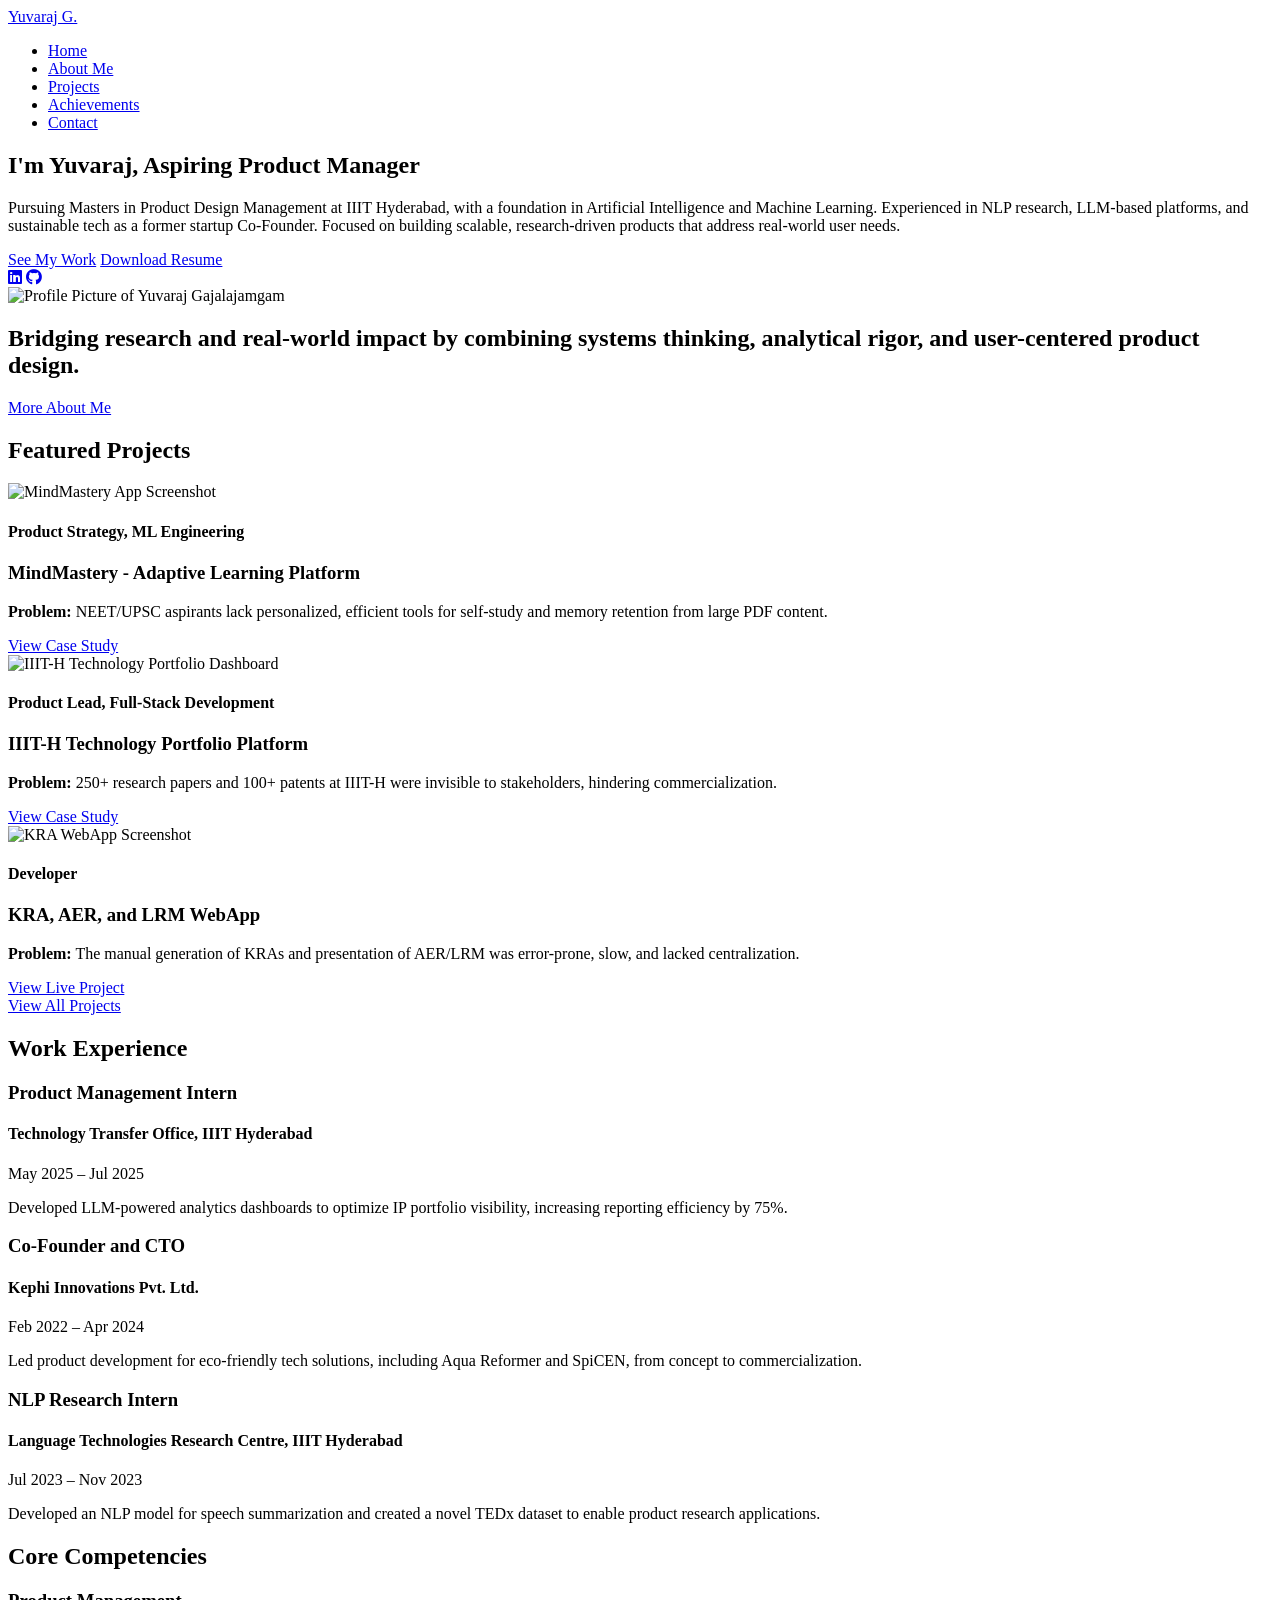
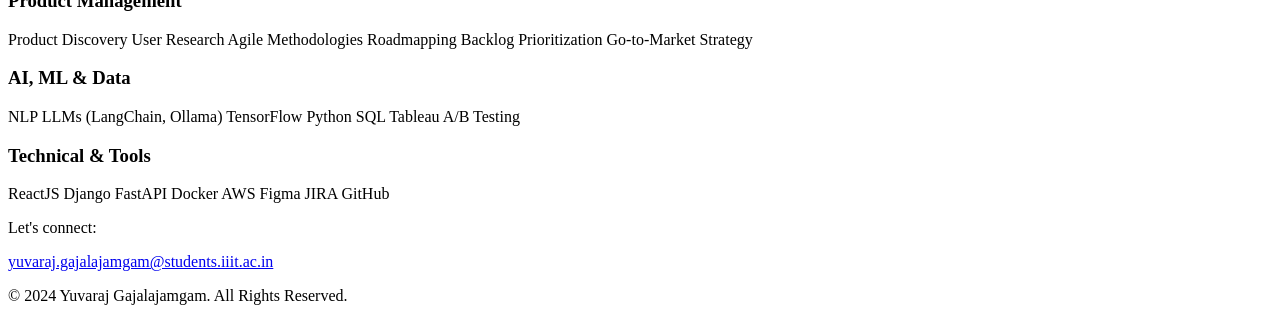
==== index.html @ 7eca1c1c "portfolio" ====
<!DOCTYPE html>
<html lang="en">
<head>
    <meta charset="UTF-8">
    <meta name="viewport" content="width=device-width, initial-scale=1.0">
    <title>Yuvaraj Gajalajamgam - Technical Product Manager</title>
    
    <link rel="preconnect" href="https://fonts.googleapis.com">
    <link rel="preconnect" href="https://fonts.gstatic.com" crossorigin>
    <link href="https://fonts.googleapis.com/css2?family=Inter:wght@400;500;600;700&display=swap" rel="stylesheet">
    
    <link rel="stylesheet" href="https://cdnjs.cloudflare.com/ajax/libs/font-awesome/5.15.4/css/all.min.css">
    
    <link rel="stylesheet" href="styles.css">
    
    <script async src="https://www.googletagmanager.com/gtag/js?id=G-4CW0TWC4KN"></script>
    <script>
      window.dataLayer = window.dataLayer || [];
      function gtag(){dataLayer.push(arguments);}
      gtag('js', new Date());
      gtag('config', 'G-4CW0TWC4KN');
    </script>
</head>
<body>

    <header>
        <div class="container">
            <a href="index.html" class="logo">Yuvaraj G.</a>
            <nav>
                <ul>
                    <li><a href="index.html" class="active">Home</a></li>
                    <li><a href="aboutme.html">About Me</a></li>
                    <li><a href="project.html">Projects</a></li>
                    <li><a href="achievements.html">Achievements</a></li>
                    <li><a href="contact.html">Contact</a></li>
                </ul>
            </nav>
        </div>
    </header>

    <main>

        <section id="home">
            <div class="container">
                <div class="hero-text">
                    <h1>I'm Yuvaraj, Aspiring Product Manager</h1>
                    <p class="sub-headline">
                        Pursuing Masters in Product Design Management at IIIT Hyderabad, with a foundation in Artificial Intelligence and Machine Learning. Experienced in NLP research, LLM-based platforms, and sustainable tech as a former startup Co-Founder. Focused on building scalable, research-driven products that address real-world user needs.
                    </p>
                    <div class="hero-cta-group">
                        <a href="project.html" class="btn btn-primary">See My Work</a>
                        <a href="/images/Gajalajamgam_Yuvaraj.pdf" download class="btn btn-secondary">Download Resume</a>
                    </div>
                    <div class="social-media">
                        <a href="https://www.linkedin.com/in/yuvaraj-gajalajamgam" target="_blank" aria-label="LinkedIn"><i class="fab fa-linkedin"></i></a>
                        <a href="https://github.com/yuvi-crypto" target="_blank" aria-label="GitHub"><i class="fab fa-github"></i></a>
                    </div>
                </div>
                <div class="hero-image">
                    <img src="images/profile2.jpg" alt="Profile Picture of Yuvaraj Gajalajamgam">
                </div>
            </div>
        </section>

        <section id="about-summary">
            <div class="container">
                <div class="hero-card">
                <h2>Bridging research and real-world impact by combining systems thinking, analytical rigor, and user-centered product design.
                </h2>
                <a href="aboutme.html" class="btn btn-secondary">More About Me</a>
                </div>
            </div>

        </section>

        <section id="projects">
            <div class="container">
                <h2>Featured Projects</h2>
                <div class="project-grid">

                    <div class="project-card">
                        <div class="project-image">
                            <img src="images/home.png" alt="MindMastery App Screenshot">
                        </div>
                        <div class="project-content">
                            <h4>Product Strategy, ML Engineering</h4>
                            <h3>MindMastery - Adaptive Learning Platform</h3>
                            <p>
                                <strong>Problem:</strong> NEET/UPSC aspirants lack personalized, efficient tools for self-study and memory retention from large PDF content.
                            </p>
                            <a href="project.html" class="btn btn-secondary">View Case Study</a>
                        </div>
                    </div>

                    <div class="project-card">
                        <div class="project-image">
                            <img src="images/IIIT.png" alt="IIIT-H Technology Portfolio Dashboard">
                        </div>
                        <div class="project-content">
                            <h4>Product Lead, Full-Stack Development</h4>
                            <h3>IIIT-H Technology Portfolio Platform</h3>
                            <p>
                                <strong>Problem:</strong> 250+ research papers and 100+ patents at IIIT-H were invisible to stakeholders, hindering commercialization.
                            </p>
                            <a href="project.html" class="btn btn-secondary">View Case Study</a>
                        </div>
                    </div>
                    
                    <div class="project-card">
                        <div class="project-image">
                            <img src="images/kra.png" alt="KRA WebApp Screenshot">
                        </div>
                        <div class="project-content">
                            <h4>Developer</h4>
                            <h3>KRA, AER, and LRM WebApp</h3>
                            <p>
                                <strong>Problem:</strong> The manual generation of KRAs and presentation of AER/LRM was error-prone, slow, and lacked centralization.
                            </p>
                            <a href="https://kraautomation.hitam.org/" target="_blank" class="btn btn-secondary">View Live Project</a>
                        </div>
                    </div>
                    
                </div>
                <div class="view-all-container">
                    <a href="project.html" class="btn btn-secondary">View All Projects</a>
                </div>
            </div>
        </section>

        <section id="experience">
            <div class="container">
                <h2>Work Experience</h2>
                <div class="experience-timeline">
                
                    <div class="experience-item">
                        <header>
                            <div>
                                <h3>Product Management Intern</h3>
                                <h4>Technology Transfer Office, IIIT Hyderabad</h4>
                            </div>
                            <span class="date">May 2025 – Jul 2025</span>
                        </header>
                        <p>Developed LLM-powered analytics dashboards to optimize IP portfolio visibility, increasing reporting efficiency by 75%.</p>
                    </div>
                    
                    <div class="experience-item">
                        <header>
                            <div>
                                <h3>Co-Founder and CTO</h3>
                                <h4>Kephi Innovations Pvt. Ltd.</h4>
                            </div>
                            <span class="date">Feb 2022 – Apr 2024</span>
                        </header>
                        <p>Led product development for eco-friendly tech solutions, including Aqua Reformer and SpiCEN, from concept to commercialization.</p>
                    </div>

                    <div class="experience-item">
                        <header>
                            <div>
                                <h3>NLP Research Intern</h3>
                                <h4>Language Technologies Research Centre, IIIT Hyderabad</h4>
                            </div>
                            <span class="date">Jul 2023 – Nov 2023</span>
                        </header>
                        <p>Developed an NLP model for speech summarization and created a novel TEDx dataset to enable product research applications.</p>
                    </div>

                </div>
            </div>
        </section>

        <section id="skills">
            <div class="container">
                <h2>Core Competencies</h2>
                <div classs="skills-container">
                
                    <div class="skill-category">
                        <h3>Product Management</h3>
                        <div class="skill-list">
                            <span class="skill-tag">Product Discovery</span>
                            <span class="skill-tag">User Research</span>
                            <span class="skill-tag">Agile Methodologies</span>
                            <span class="skill-tag">Roadmapping</span>
                            <span class="skill-tag">Backlog Prioritization</span>
                            <span class="skill-tag">Go-to-Market Strategy</span>
                        </div>
                    </div>

                    <div class="skill-category">
                        <h3>AI, ML & Data</h3>
                        <div class="skill-list">
                            <span class="skill-tag">NLP</span>
                            <span class="skill-tag">LLMs (LangChain, Ollama)</span>
                            <span class="skill-tag">TensorFlow</span>
                            <span class="skill-tag">Python</span>
                            <span class="skill-tag">SQL</span>
                            <span class="skill-tag">Tableau</span>
                            <span class="skill-tag">A/B Testing</span>
                        </div>
                    </div>

                    <div class="skill-category">
                        <h3>Technical & Tools</h3>
                        <div class="skill-list">
                            <span class="skill-tag">ReactJS</span>
                            <span class="skill-tag">Django</span>
                            <span class="skill-tag">FastAPI</span>
                            <span class="skill-tag">Docker</span>
                            <span class="skill-tag">AWS</span>
                            <span class="skill-tag">Figma</span>
                            <span class="skill-tag">JIRA</span>
                            <span class="skill-tag">GitHub</span>
                        </div>
                    </div>
                </div>
            </div>
        </section>

    </main>

    <footer>
        <div class="container">
            <div class="footer-contact">
                <p>Let's connect:</p>
                <a href="mailto:yuvaraj.gajalajamgam@students.iiit.ac.c">yuvaraj.gajalajamgam@students.iiit.ac.in</a>
            </div>
            <div class="copyright">
                <p>&copy; 2024 Yuvaraj Gajalajamgam. All Rights Reserved.</p>
            </div>
        </div>
    </footer>

</body>
</html>
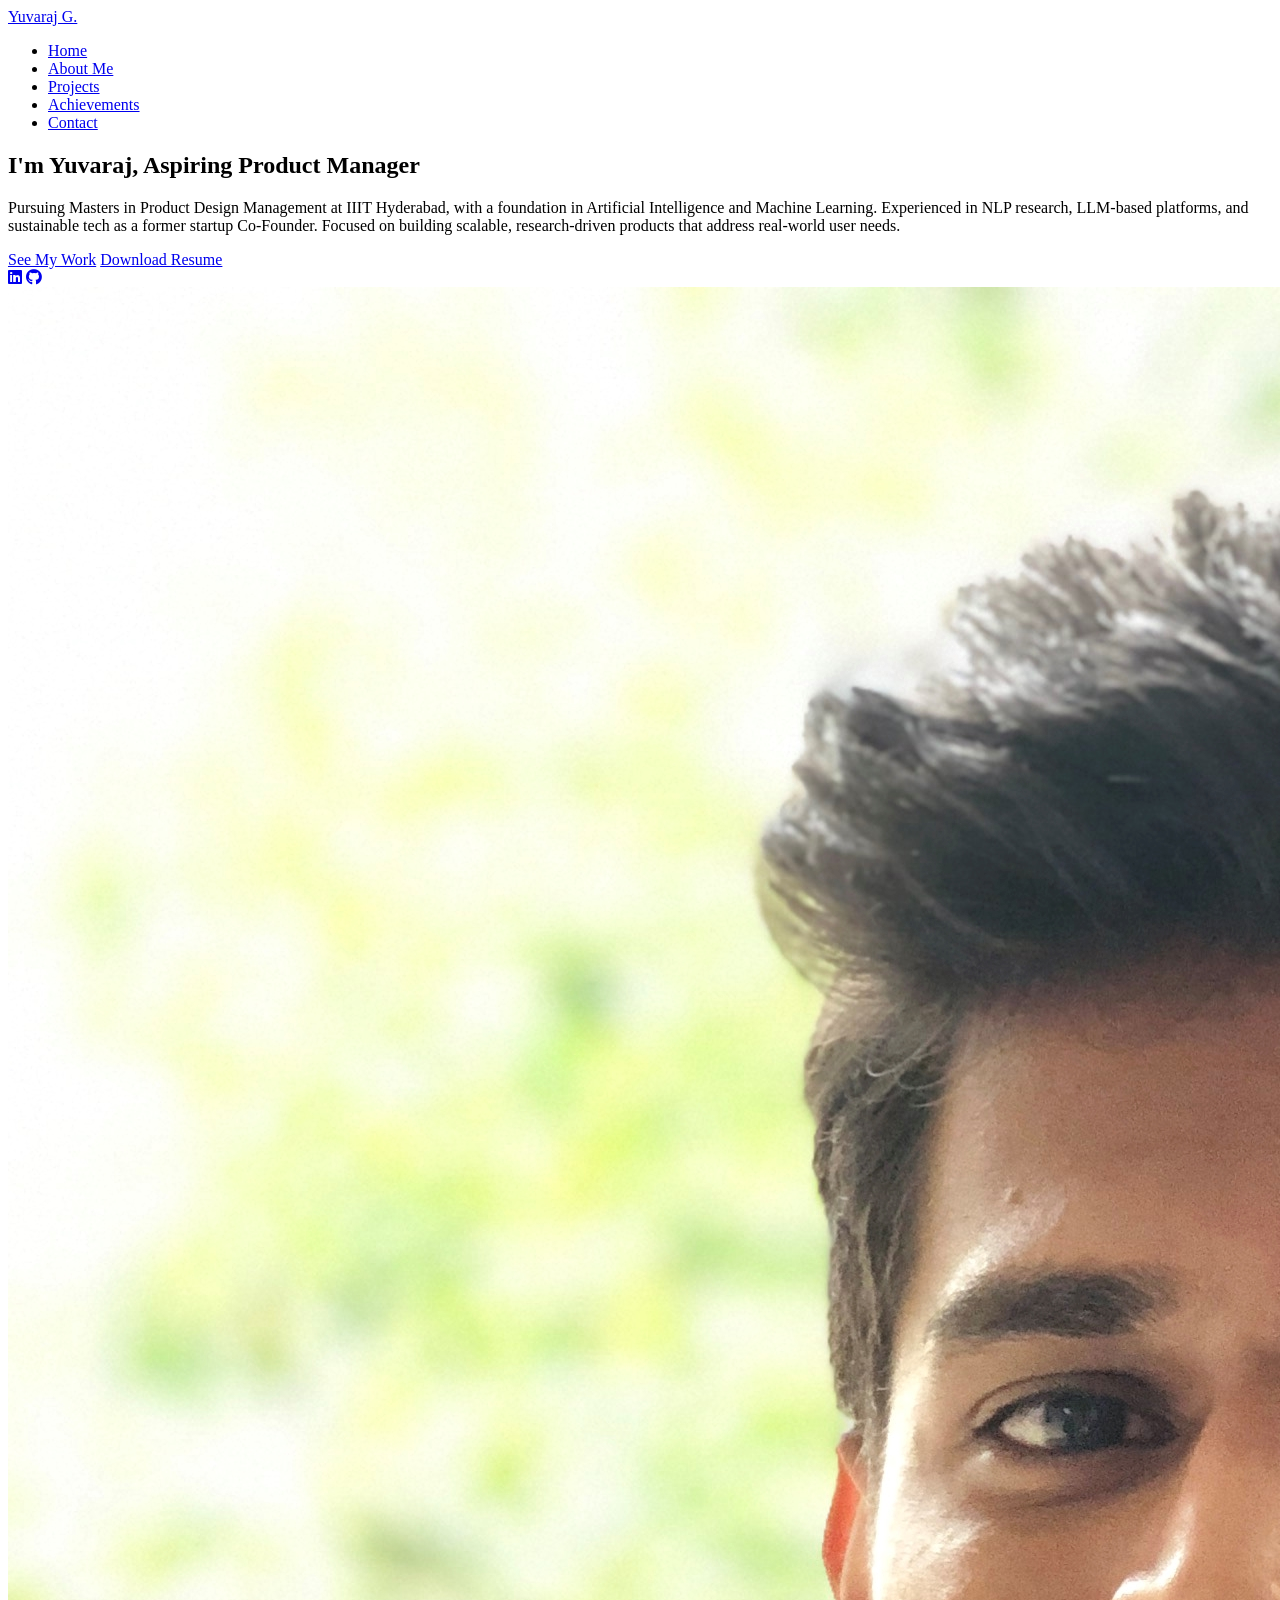
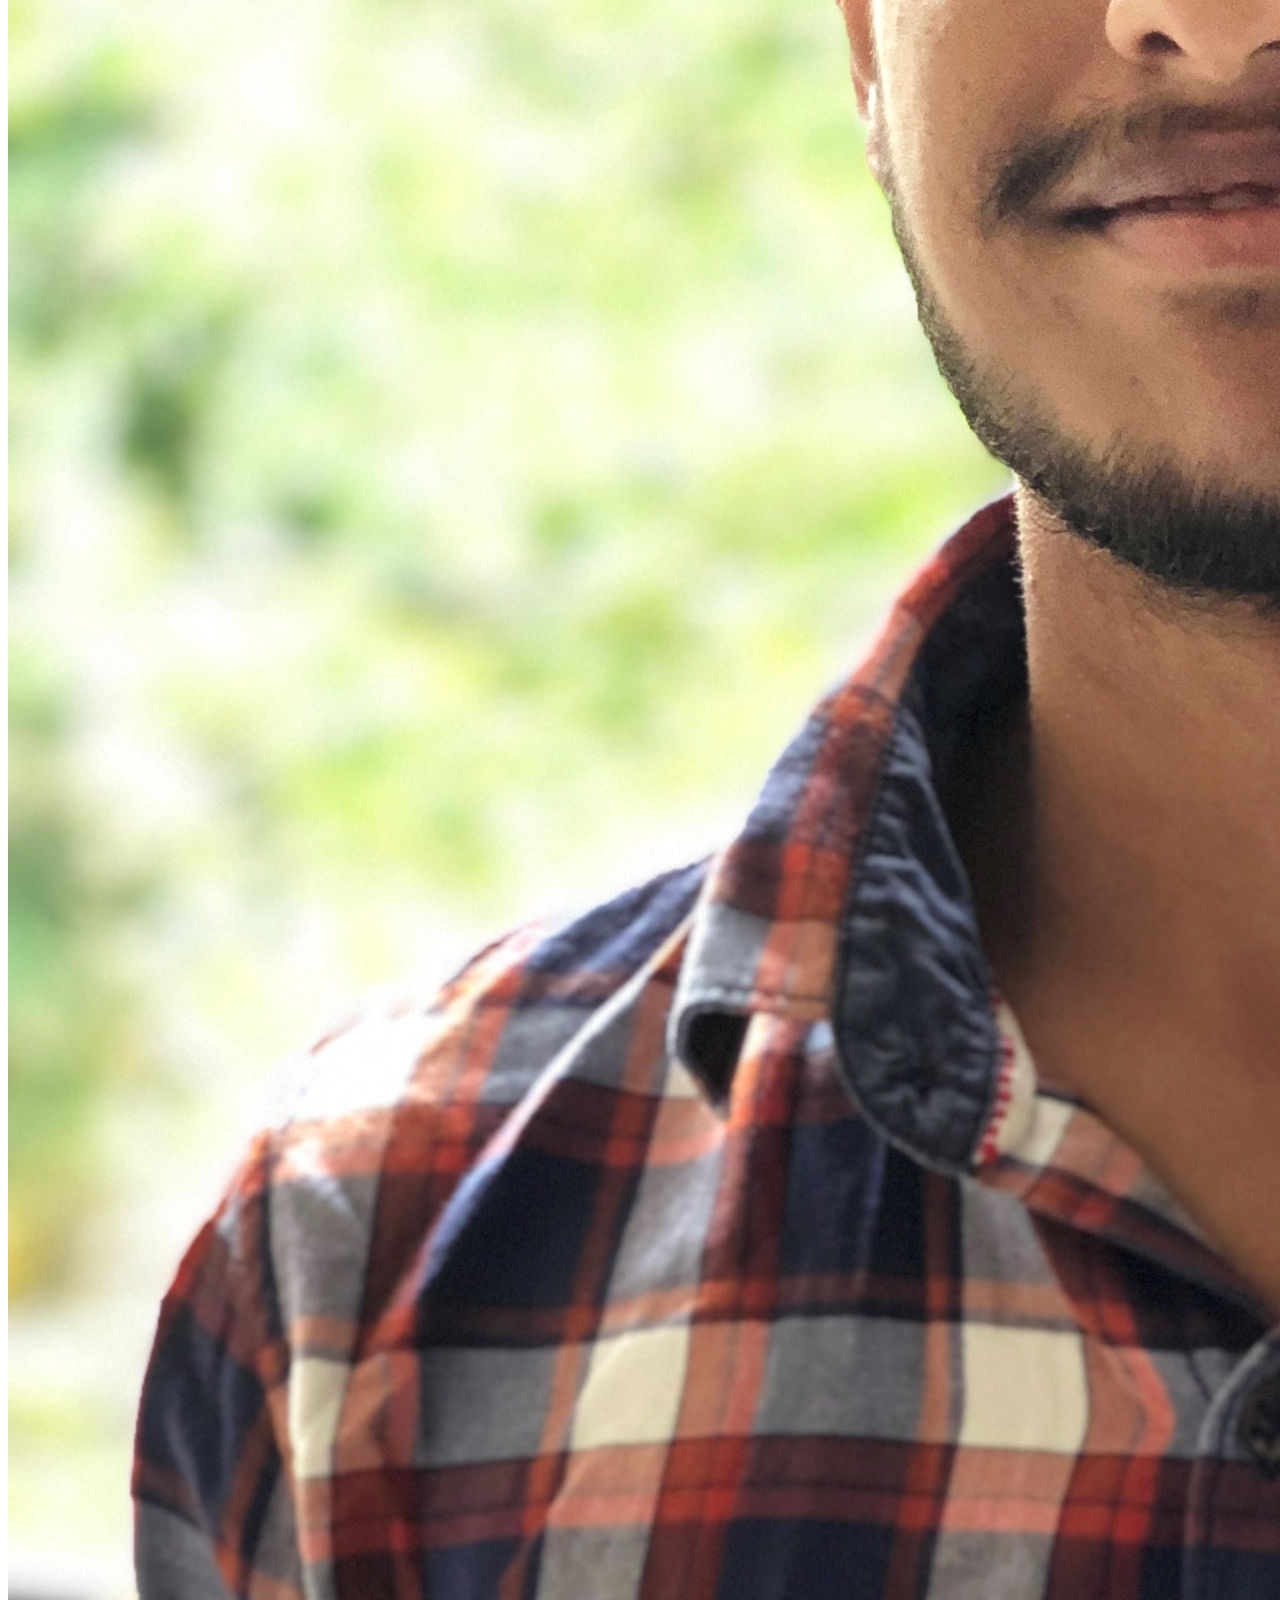
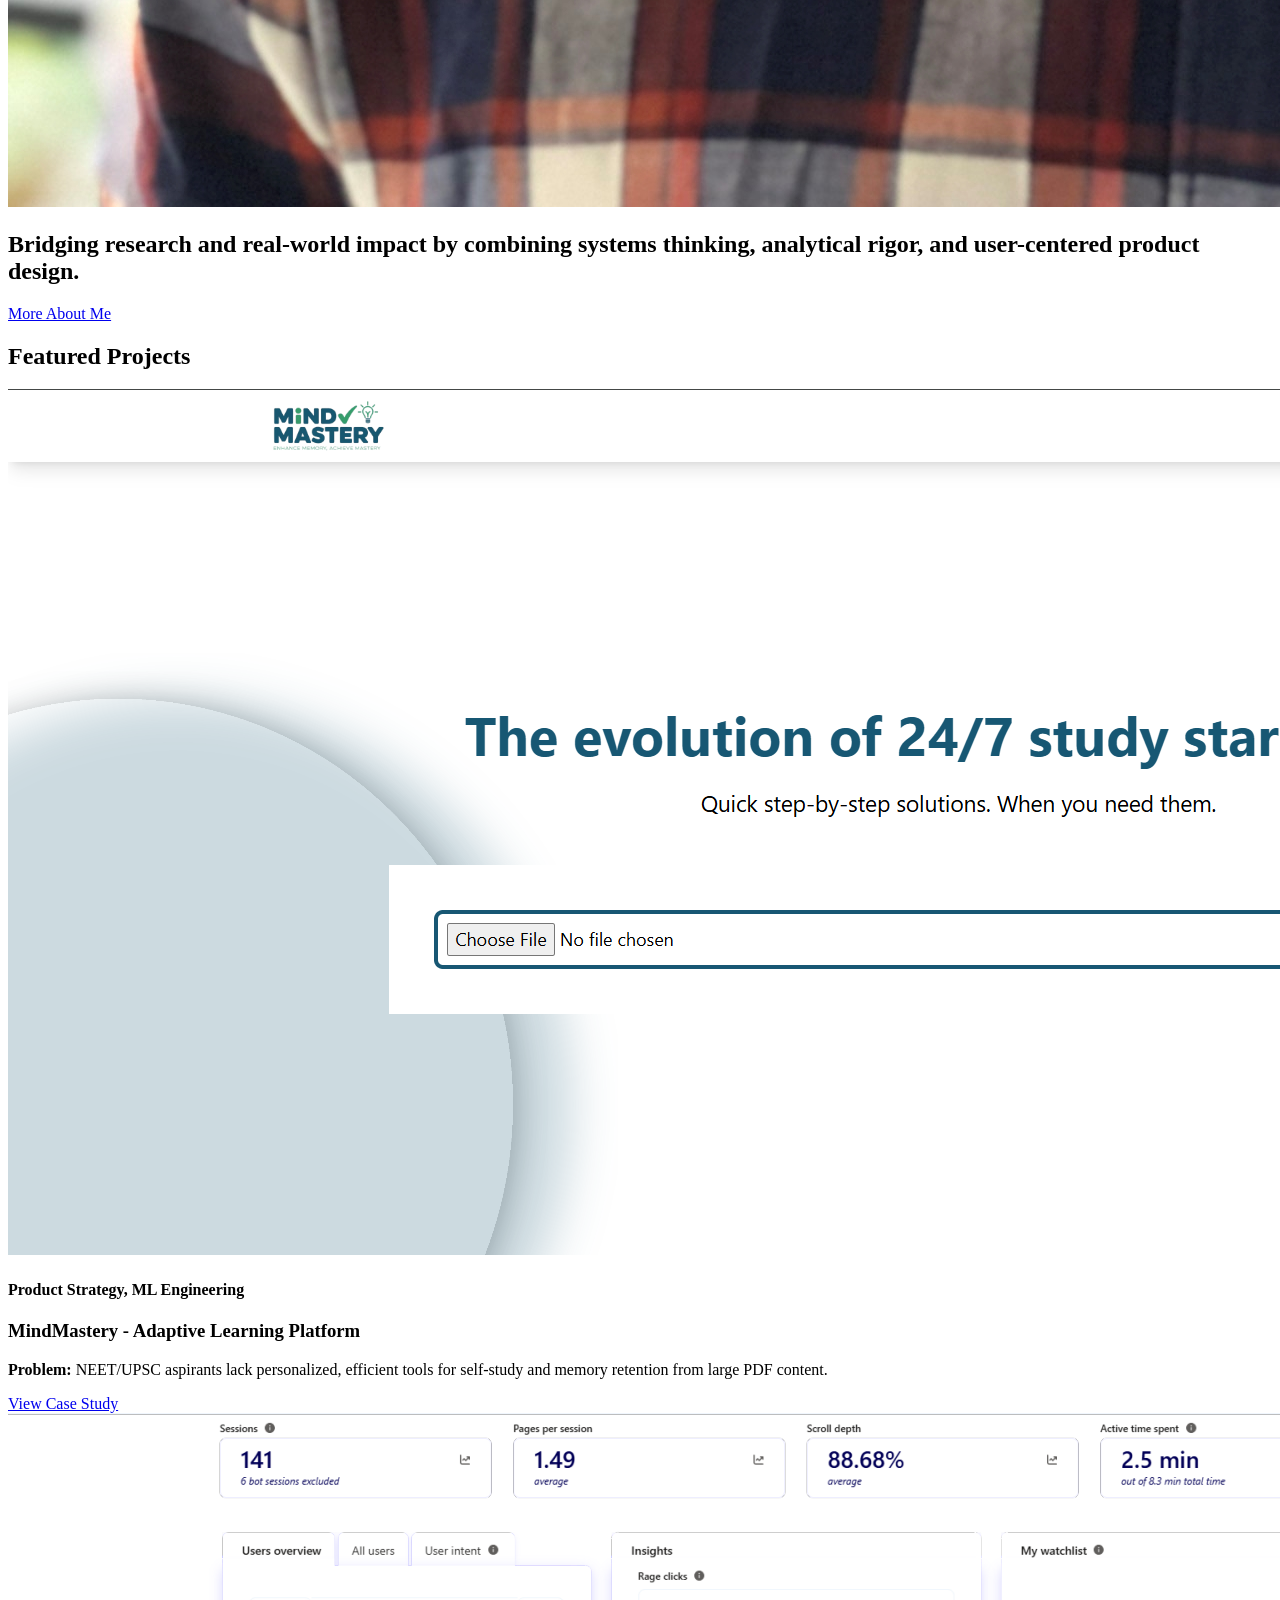
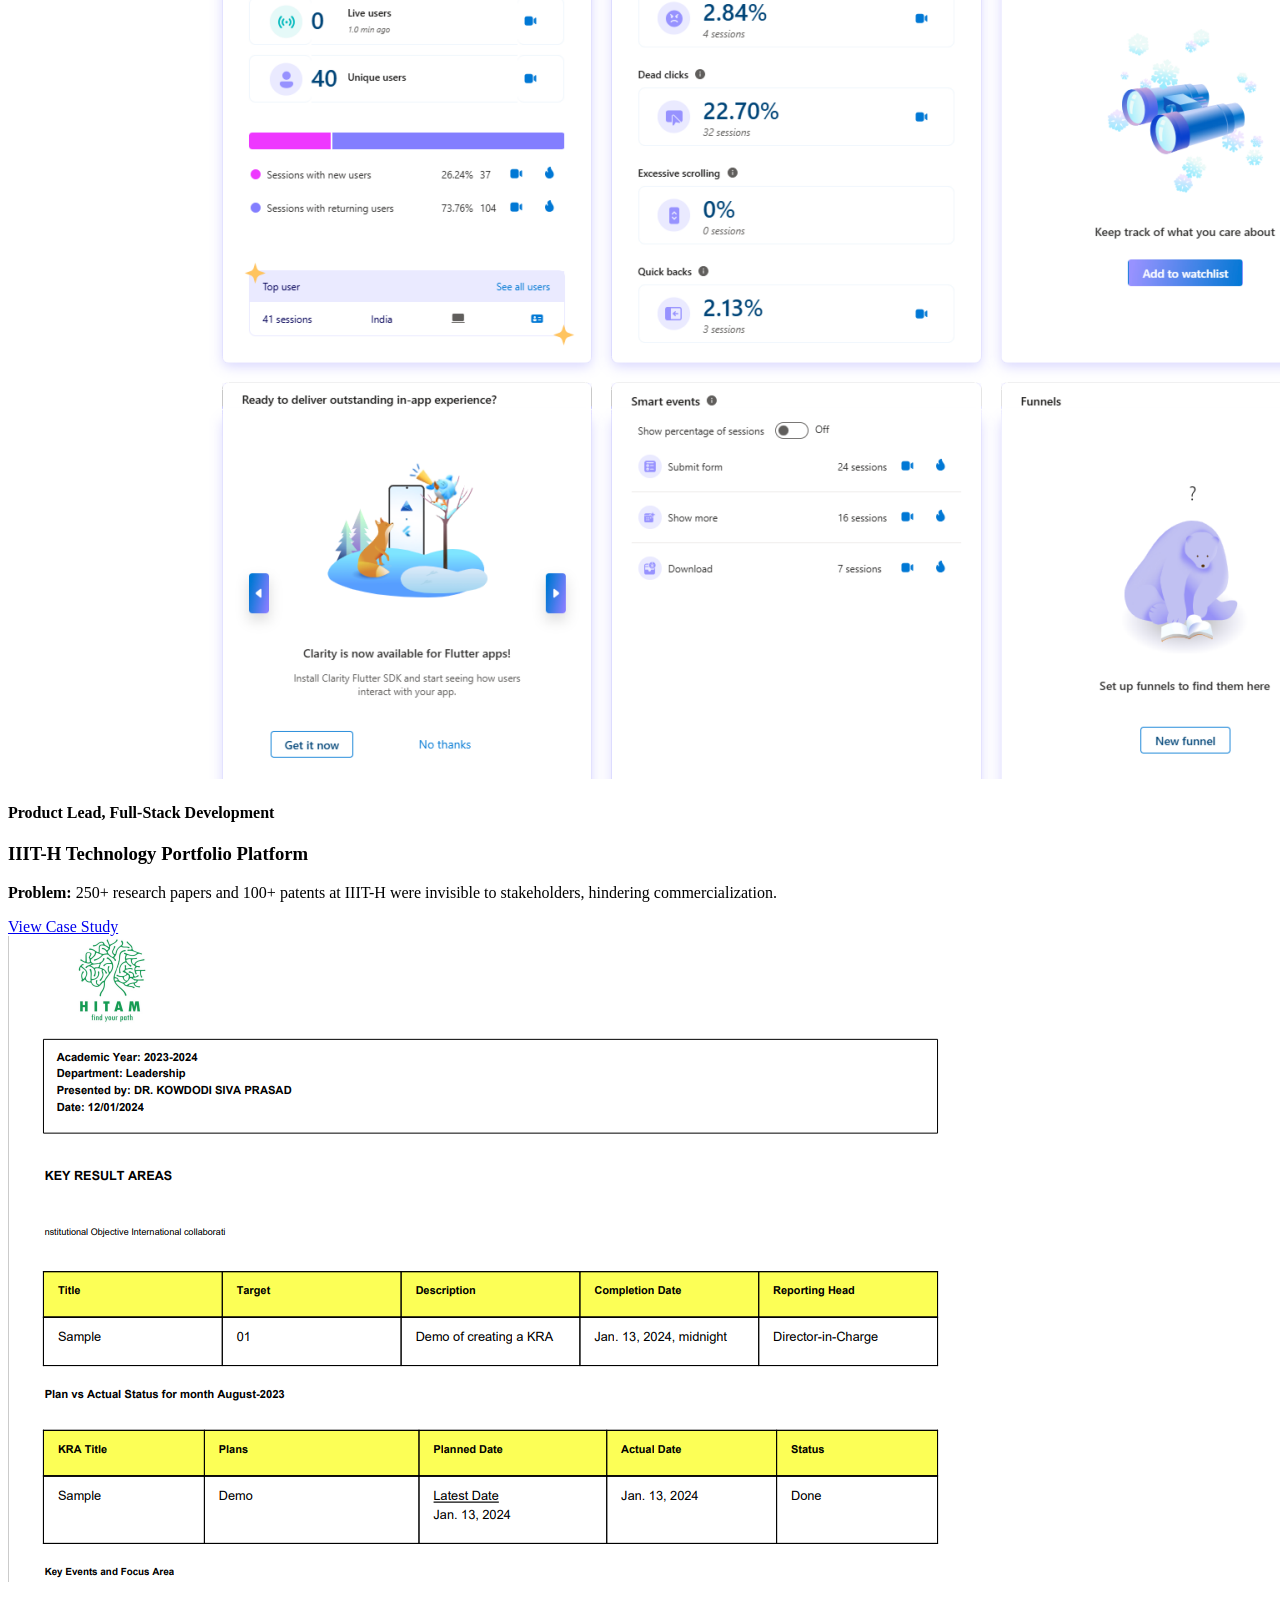
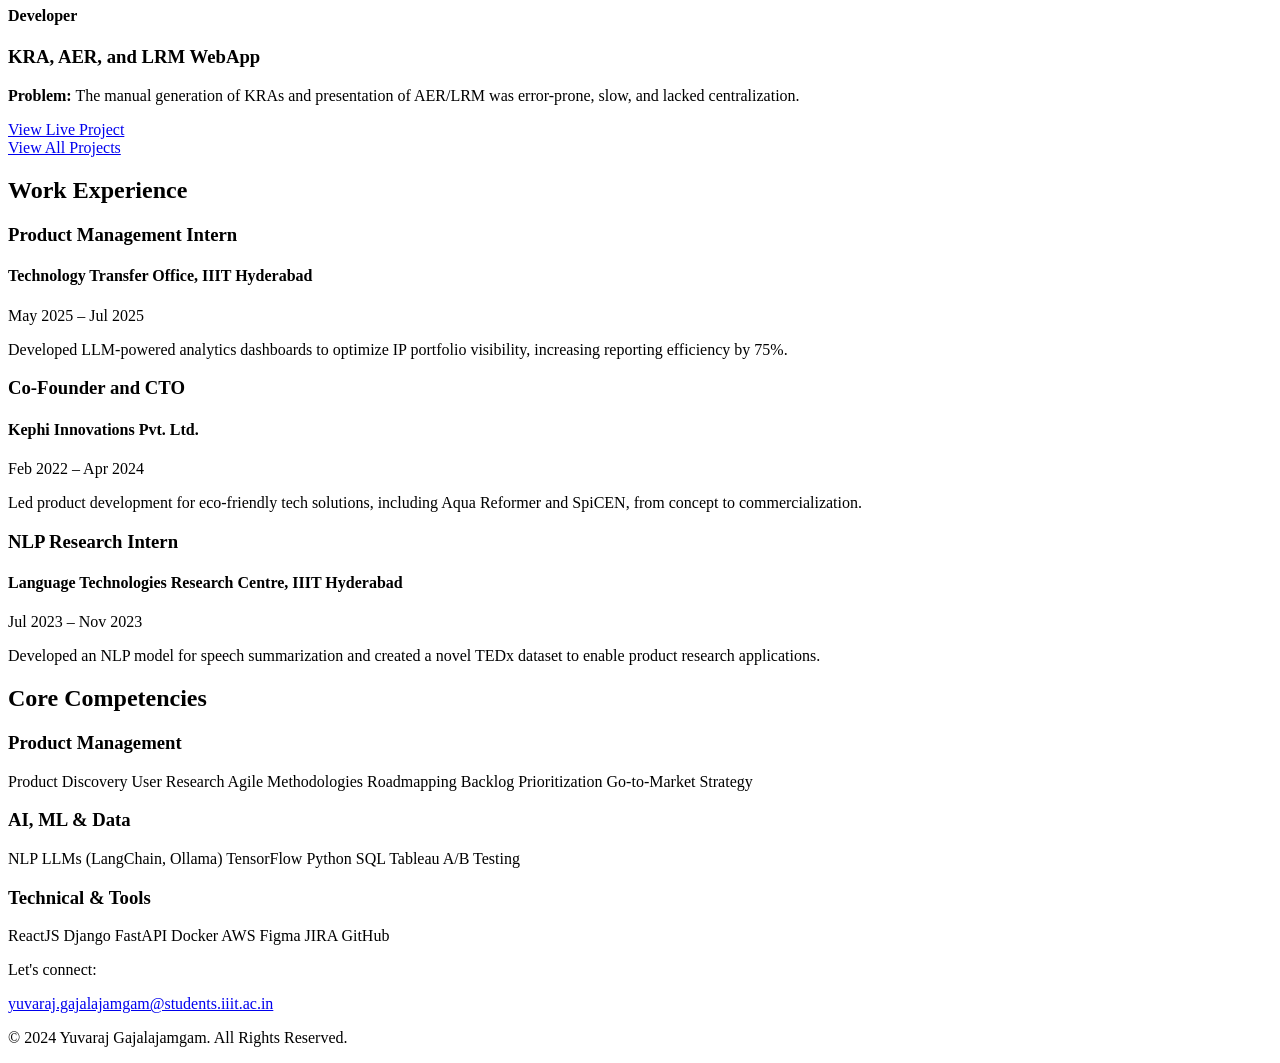
==== commit 596976ed: "Update index.html" ====
--- a/index.html
+++ b/index.html
@@ -49,7 +49,7 @@
                     </p>
                     <div class="hero-cta-group">
                         <a href="project.html" class="btn btn-primary">See My Work</a>
-                        <a href="/images/Gajalajamgam_Yuvaraj.pdf" download class="btn btn-secondary">Download Resume</a>
+                        <a href="/assets/Gajalajamgam_Yuvaraj.pdf" download class="btn btn-secondary">Download Resume</a>
                     </div>
                     <div class="social-media">
                         <a href="https://www.linkedin.com/in/yuvaraj-gajalajamgam" target="_blank" aria-label="LinkedIn"><i class="fab fa-linkedin"></i></a>
@@ -57,7 +57,7 @@
                     </div>
                 </div>
                 <div class="hero-image">
-                    <img src="images/profile2.jpg" alt="Profile Picture of Yuvaraj Gajalajamgam">
+                    <img src="assets/profile2.jpg" alt="Profile Picture of Yuvaraj Gajalajamgam">
                 </div>
             </div>
         </section>
@@ -80,7 +80,7 @@
 
                     <div class="project-card">
                         <div class="project-image">
-                            <img src="images/home.png" alt="MindMastery App Screenshot">
+                            <img src="assets/home.png" alt="MindMastery App Screenshot">
                         </div>
                         <div class="project-content">
                             <h4>Product Strategy, ML Engineering</h4>
@@ -94,7 +94,7 @@
 
                     <div class="project-card">
                         <div class="project-image">
-                            <img src="images/IIIT.png" alt="IIIT-H Technology Portfolio Dashboard">
+                            <img src="assets/IIIT.png" alt="IIIT-H Technology Portfolio Dashboard">
                         </div>
                         <div class="project-content">
                             <h4>Product Lead, Full-Stack Development</h4>
@@ -108,7 +108,7 @@
                     
                     <div class="project-card">
                         <div class="project-image">
-                            <img src="images/kra.png" alt="KRA WebApp Screenshot">
+                            <img src="assets/kra.png" alt="KRA WebApp Screenshot">
                         </div>
                         <div class="project-content">
                             <h4>Developer</h4>
@@ -231,4 +231,5 @@
     </footer>
 
 </body>
-</html>+
+</html>
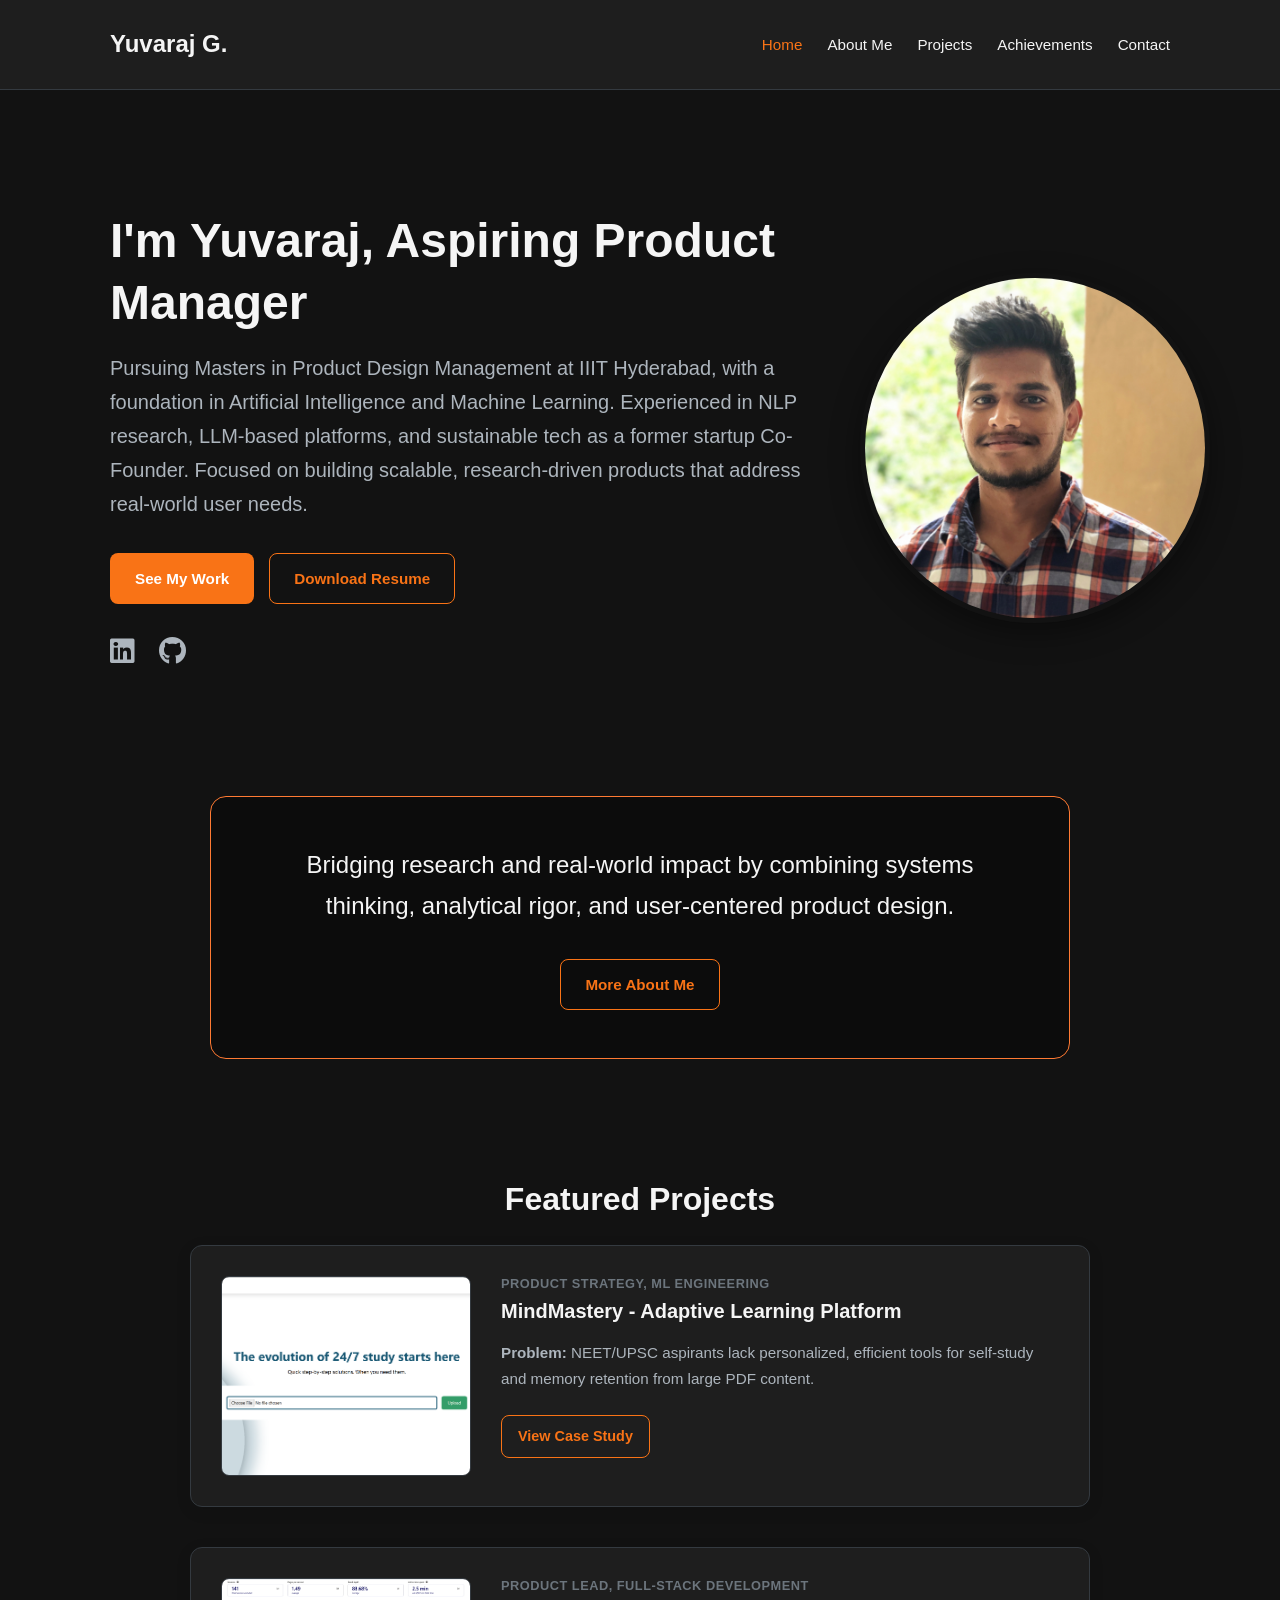
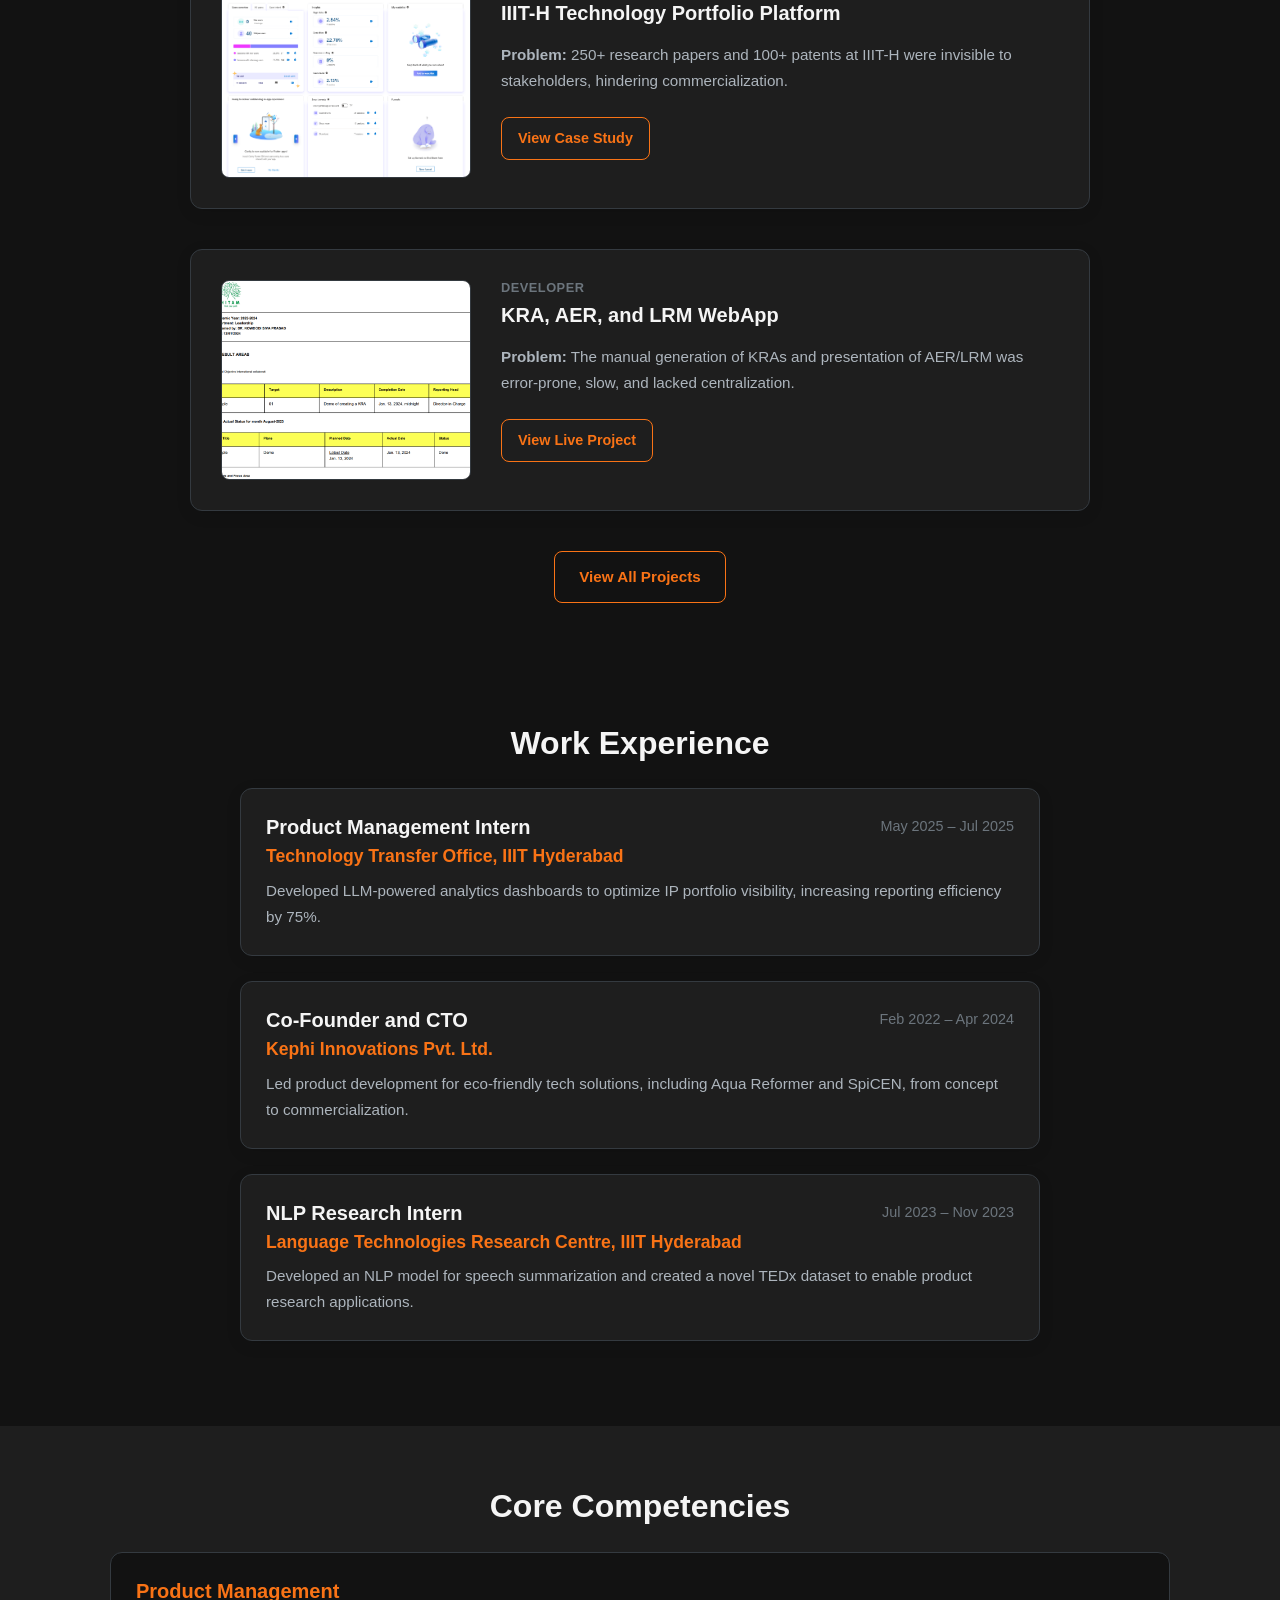
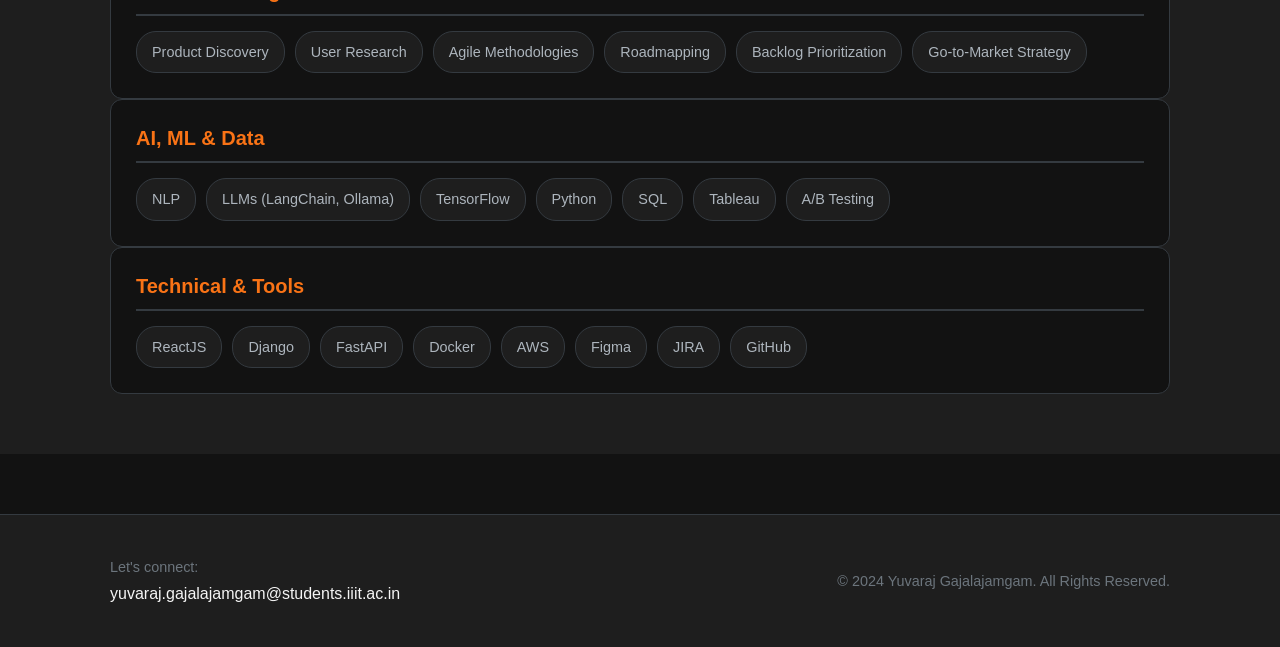
==== commit 71462cb2: "Update index.html" ====
--- a/index.html
+++ b/index.html
@@ -11,7 +11,7 @@
     
     <link rel="stylesheet" href="https://cdnjs.cloudflare.com/ajax/libs/font-awesome/5.15.4/css/all.min.css">
     
-    <link rel="stylesheet" href="styles.css">
+    <link rel="stylesheet" href="css/styles.css">
     
     <script async src="https://www.googletagmanager.com/gtag/js?id=G-4CW0TWC4KN"></script>
     <script>
@@ -233,3 +233,4 @@
 </body>
 
 </html>
+
--- a/css/styles.css
+++ b/css/styles.css
@@ -0,0 +1,779 @@
+/* === [NEW STYLES.CSS - DARK MODE THEME] === */
+/*
+  DESIGN STRATEGY:
+  - Identity: Technical Product Manager
+  - Theme: Professional Dark Mode (replaces "white")
+  - CTA Color: Tech Orange (replaces "blue")
+  - Typography: 'Inter' (unchanged)
+  - Layout: Component-based (unchanged)
+*/
+
+/* 1. GLOBAL RESET & NEW DARK PALETTE */
+:root {
+  --font-primary: 'Inter', -apple-system, BlinkMacSystemFont, "Segoe UI", Roboto, Helvetica, Arial, sans-serif;
+
+  /* New Dark Palette */
+  --color-bg: #121212;         /* Page background (Dark) */
+  --color-card: #1E1E1E;       /* Card backgrounds (Slightly Lighter Dark) */
+  --color-headings: #F5F5F5;   /* Main Headers (Light Gray/White) */
+  --color-body: #ADB5BD;       /* Body Text (Muted Gray) */
+  --color-muted: #6C757D;      /* Muted Text (Darker Gray for dates) */
+  --color-border: #343A40;     /* Card borders */
+  
+  /* New Action Color */
+  --color-primary: #F97316;     /* Tech Orange (CTA, Links) */
+  --color-primary-hover: #D9610B;/* Darker orange for hover */
+  --color-white: #FFFFFF;      /* For primary button text */
+}
+
+* {
+  margin: 0;
+  padding: 0;
+  box-sizing: border-box;
+}
+
+body {
+  font-family: var(--font-primary);
+  background-color: var(--color-bg);
+  color: var(--color-body);
+  line-height: 1.7;
+  -webkit-font-smoothing: antialiased;
+}
+
+/* 2. TYPOGRAPHY & HELPERS */
+h1, h2, h3, h4, h5 {
+  color: var(--color-headings);
+  font-weight: 600;
+  line-height: 1.3;
+}
+
+h1 { font-size: 2.75rem; margin-bottom: 1rem; }
+h2 { font-size: 2rem; margin-bottom: 1.5rem; text-align: center; }
+h3 { font-size: 1.25rem; margin-bottom: 0.5rem; }
+h4 { font-size: 1.1rem; color: var(--color-primary); }
+
+p {
+  margin-bottom: 1rem;
+  font-size: 1rem;
+}
+
+a {
+  color: var(--color-primary);
+  text-decoration: none;
+  font-weight: 500;
+}
+
+a:hover {
+  text-decoration: underline;
+  color: var(--color-primary-hover);
+}
+
+img {
+  max-width: 100%;
+  height: auto;
+  display: block;
+}
+
+/* Helper Class */
+.container {
+  max-width: 1100px;
+  margin: 0 auto;
+  padding: 0 20px;
+}
+
+section {
+  padding: 60px 0;
+}
+
+/* 3. HEADER & NAVIGATION */
+header {
+  background-color: var(--color-card); /* Dark card color */
+  border-bottom: 1px solid var(--color-border);
+  padding: 1.5rem 0;
+  position: sticky;
+  top: 0;
+  z-index: 100;
+}
+
+header .container {
+  display: flex;
+  justify-content: space-between;
+  align-items: center;
+}
+
+.logo {
+  font-size: 1.5rem;
+  font-weight: 700;
+  color: var(--color-headings); /* Light text */
+  text-decoration: none;
+}
+.logo:hover {
+  text-decoration: none;
+  color: var(--color-primary);
+}
+
+nav ul {
+  list-style: none;
+  display: flex;
+  gap: 25px;
+}
+
+nav ul li a {
+  color: var(--color-headings); /* Light text */
+  font-weight: 500;
+  font-size: 0.95rem;
+  text-decoration: none;
+  transition: color 0.3s ease;
+}
+
+nav ul li a:hover,
+nav ul li a.active {
+  color: var(--color-primary); /* Orange */
+  text-decoration: none;
+}
+
+/* 4. BUTTONS & CTAs */
+.btn {
+  display: inline-block;
+  padding: 12px 24px;
+  border-radius: 8px;
+  font-weight: 600;
+  text-decoration: none;
+  transition: all 0.3s ease;
+  font-size: 0.95rem;
+  border: 1px solid transparent;
+}
+.btn:hover {
+  text-decoration: none;
+}
+
+.btn-primary {
+  background-color: var(--color-primary);
+  color: var(--color-white);
+}
+.btn-primary:hover {
+  background-color: var(--color-black);
+  border-color: var(--color-primary);
+}
+
+.btn-secondary {
+  /* Ghost button style for dark mode */
+  background-color: transparent;
+  color: var(--color-primary);
+  border-color: var(--color-primary);
+}
+.btn-secondary:hover {
+  background-color: var(--color-primary);
+  color: var(--color-white);
+}
+
+/* 5. HERO SECTION (#home) */
+#home {
+    padding: 120px 20px 60px;  /* Moves content slightly up */
+    display: flex;
+    align-items: center;       /* Vertical centering */
+}
+
+/* Make the text + image align properly */
+#home .container {
+    display: flex;
+    justify-content: space-between;
+    align-items: center;
+}
+
+.hero-text {
+  flex: 2;
+}
+
+.hero-text h1 {
+  font-size: 3rem;
+  font-weight: 700;
+}
+
+.hero-text .sub-headline {
+  font-size: 1.25rem;
+  color: var(--color-body); /* Muted light gray */
+  margin-bottom: 1.5rem;
+}
+
+.hero-cta-group {
+  display: flex;
+  gap: 15px;
+  margin-top: 2rem;
+}
+
+.hero-image {
+  flex: 1;
+  display: flex;
+  justify-content: flex-end;   /* Push right */
+  max-width: 380px;            /* Allow parent container to grow */
+}
+
+.hero-image img {
+  width: 350px;                /* Bigger image */
+  height: 350px;
+  border-radius: 50%;
+  object-fit: cover;
+  border: 5px solid var(--color-bg);
+  box-shadow: 0 10px 30px rgba(0, 0, 0, 0.4);
+
+  margin-right: -40px;         /* Gently shift to right */
+  margin-top: 10px;            /* Align vertically */
+}
+
+
+.social-media {
+  margin-top: 1.5rem;
+}
+
+.social-media a {
+  color: var(--color-body); /* Muted light gray */
+  font-size: 1.75rem;
+  margin-right: 20px;
+  text-decoration: none;
+  transition: color 0.3s ease;
+}
+.social-media a:hover {
+  color: var(--color-primary); /* Orange */
+}
+
+.hero-card {
+
+  max-width: 100%;
+  margin: 0 auto;
+  padding: 48px 60px;
+  border: 1.5px solid #FF7A33;
+  border-radius: 16px;
+  background: #0c0c0c;   /* blends into your dark theme */
+  text-align: center;
+
+}
+
+/* 6. ABOUT-SUMMARY SECTION */
+#about-summary {
+  background-color: var(--color-bg); /* Main dark bg */
+}
+
+#about-summary .container {
+  max-width: 900px;
+  text-align: center;
+}
+
+#about-summary h2 {
+  font-size: 1.5rem;
+  font-weight: 400;
+  line-height: 1.7;
+  color: var(--color-headings); /* Light text */
+  margin-bottom: 2rem;
+}
+
+/* 7. PROJECTS SECTION (PM CASE STUDY FORMAT) */
+#projects {
+  /* Uses default section padding */
+}
+
+.project-grid {
+  display: grid;
+  grid-template-columns: 1fr; /* Single column for detailed cards */
+  gap: 40px;
+  max-width: 900px;
+  margin: 0 auto;
+}
+
+.project-card {
+  display: flex;
+  gap: 30px;
+  background-color: var(--color-card); /* Dark card */
+  border-radius: 12px;
+  border: 1px solid var(--color-border);
+  box-shadow: 0 4px 15px rgba(0, 0, 0, 0.1);
+  overflow: hidden;
+  padding: 30px;
+  transition: all 0.3s ease;
+}
+.project-card:hover {
+  box-shadow: 0 8px 25px rgba(0, 0, 0, 0.2);
+  transform: translateY(-5px);
+  border-color: var(--color-muted);
+}
+
+.project-image {
+  flex-shrink: 0;
+  width: 250px;
+}
+
+.project-image img {
+  width: 100%;
+  height: 200px;
+  object-fit: cover;
+  border-radius: 8px;
+  border: 1px solid var(--color-border);
+}
+
+.project-content {
+  flex-grow: 1;
+}
+
+.project-content h4 { /* My Role */
+  text-transform: uppercase;
+  font-weight: 700;
+  font-size: 0.8rem;
+  letter-spacing: 0.5px;
+  color: var(--color-muted);
+  margin-bottom: 5px;
+}
+
+.project-content h3 { /* Project Title */
+  margin-bottom: 1rem;
+}
+
+.project-content p { /* The Problem */
+  font-size: 0.95rem;
+  margin-bottom: 1.5rem;
+  color: var(--color-body);
+}
+
+.project-content .btn {
+  font-size: 0.9rem;
+  padding: 8px 16px;
+}
+
+/* 8. WORK EXPERIENCE SECTION */
+#experience {
+  /* Uses default section padding */
+}
+
+.experience-timeline {
+  max-width: 800px;
+  margin: 0 auto;
+  position: relative;
+}
+
+/* Simple timeline card */
+.experience-item {
+  background-color: var(--color-card);
+  border: 1px solid var(--color-border);
+  padding: 25px;
+  border-radius: 12px;
+  margin-bottom: 25px;
+  box-shadow: 0 4px 15px rgba(0, 0, 0, 0.1);
+}
+
+.experience-item header {
+  position: static; /* Override header styles */
+  background: none;
+  border: none;
+  padding: 0;
+  display: flex;
+  justify-content: space-between;
+  align-items: flex-start;
+  margin-bottom: 10px;
+}
+
+.experience-item h3 { /* Job Title */
+  margin-bottom: 5px;
+}
+.experience-item h4 { /* Company */
+  margin-bottom: 0;
+}
+.experience-item .date {
+  color: var(--color-muted);
+  font-size: 0.9rem;
+  font-weight: 500;
+  flex-shrink: 0;
+  margin-left: 20px;
+}
+
+.experience-item p { /* Description */
+  font-size: 0.95rem;
+  margin-bottom: 0;
+  color: var(--color-body);
+}
+
+
+/* 9. SKILLS SECTION */
+#skills {
+  background-color: var(--color-card); /* Dark card */
+}
+
+.skills-container {
+  max-width: 1000px;
+  margin: 0 auto;
+  display: grid;
+  grid-template-columns: repeat(auto-fit, minmax(250px, 1fr));
+  gap: 30px;
+}
+
+.skill-category {
+  /* Each category is a card */
+  background-color: var(--color-bg); /* Darker bg */
+  padding: 25px;
+  border-radius: 12px;
+  border: 1px solid var(--color-border);
+}
+
+.skill-category h3 {
+  color: var(--color-primary); /* Orange */
+  border-bottom: 2px solid var(--color-border);
+  padding-bottom: 10px;
+  margin-bottom: 15px;
+}
+
+.skill-list {
+  display: flex;
+  flex-wrap: wrap;
+  gap: 10px;
+}
+
+.skill-tag {
+  background-color: var(--color-card);
+  color: var(--color-body);
+  padding: 8px 15px;
+  border-radius: 20px;
+  font-size: 0.9rem;
+  font-weight: 500;
+  border: 1px solid var(--color-border);
+}
+
+
+/* 10. "VIEW ALL" BUTTON */
+.view-all-container {
+  text-align: center;
+  margin-top: 40px;
+}
+
+
+/* 11. FOOTER */
+footer {
+  background-color: var(--color-card); /* Dark card */
+  color: var(--color-body);
+  padding: 40px 0;
+  margin-top: 60px;
+  border-top: 1px solid var(--color-border);
+}
+
+footer .container {
+  display: flex;
+  justify-content: space-between;
+  align-items: center;
+  flex-wrap: wrap;
+  gap: 20px;
+}
+
+.footer-contact p, .copyright p {
+  margin: 0;
+  font-size: 0.9rem;
+  color: var(--color-muted);
+}
+
+.footer-contact a {
+  color: var(--color-headings);
+  text-decoration: none;
+}
+.footer-contact a:hover {
+  text-decoration: underline;
+  color: var(--color-primary);
+}
+
+.copyright {
+  text-align: right;
+}
+
+
+/* 12. RESPONSIVE DESIGN */
+@media (max-width: 768px) {
+  h1 { font-size: 2.25rem; }
+  h2 { font-size: 1.75rem; }
+
+  /* Mobile Nav (Basic) */
+  header nav {
+    display: none; /* Simplification for this example. A real one needs a burger menu. */
+  }
+
+  /* Hero */
+  #home .container {
+    flex-direction: column-reverse;
+    text-align: center;
+  }
+  .hero-image {
+    max-width: 200px;
+  }
+  .hero-image img {
+    width: 200px;
+    height: 200px;
+  }
+  .hero-cta-group {
+    justify-content: center;
+  }
+  .social-media {
+    text-align: center;
+  }
+  
+  /* Project Cards */
+  .project-card {
+    flex-direction: column;
+    gap: 20px;
+    padding: 20px;
+  }
+  .project-image {
+    width: 100%;
+  }
+  .project-image img {
+    height: 200px;
+  }
+  
+  /* Experience */
+  .experience-item header {
+    flex-direction: column;
+    align-items: flex-start;
+  }
+  .experience-item .date {
+    margin-left: 0;
+    margin-top: 5px;
+  }
+
+  /* Footer */
+  footer .container {
+    flex-direction: column;
+    text-align: center;
+    gap: 25px;
+  }
+  .copyright {
+    text-align: center;
+  }
+
+  /* --- BUG FIX --- 
+     THE CODE BELOW WAS MOVED *OUTSIDE* OF THIS MEDIA QUERY 
+  */
+}
+
+
+/* === [FIXED: CODE MOVED HERE] === */
+
+/* 13. PAGE LAYOUT (Sidebar + Content) */
+/* This code is now OUTSIDE the 768px media query, so it applies to desktop */
+.page-layout {
+    display: flex;
+    gap: 40px;
+    margin-top: 40px;
+}
+
+.sidebar {
+    width: 240px; /* A bit wider for clarity */
+    flex-shrink: 0;
+    /* This makes the sidebar sticky */
+    position: sticky;
+    top: 100px; /* Adjust based on your header height */
+    align-self: flex-start; /* Aligns to the top */
+    height: calc(100vh - 120px); /* Stops at the bottom */
+}
+
+.sidebar h4 {
+    text-transform: uppercase;
+    font-size: 0.9rem;
+    font-weight: 700;
+    letter-spacing: 0.5px;
+    color: var(--color-muted);
+    padding-bottom: 10px;
+    border-bottom: 1px solid var(--color-border);
+}
+
+.sidebar nav ul {
+    list-style: none;
+    display: flex;
+    flex-direction: column;
+    gap: 10px;
+    margin-top: 15px;
+}
+
+.sidebar nav ul li a {
+    display: block;
+    color: var(--color-body);
+    font-weight: 500;
+    font-size: 0.95rem;
+    text-decoration: none;
+    padding: 10px 12px;
+    border-radius: 6px;
+    transition: all 0.3s ease;
+}
+
+.sidebar nav ul li a:hover {
+    background-color: var(--color-card);
+    color: var(--color-primary);
+    text-decoration: none;
+}
+
+.sidebar nav ul li a.active { /* For active state */
+    background-color: var(--color-card);
+    color: var(--color-primary);
+    font-weight: 600;
+}
+
+.main-content {
+    flex-grow: 1; /* Takes up the remaining space */
+}
+
+/* 14. CASE STUDY DETAIL COMPONENTS */
+
+/* Hero for detail pages */
+.case-study-hero {
+    background-color: var(--color-card);
+    padding: 50px 0;
+    border-bottom: 1px solid var(--color-border);
+}
+.case-study-hero h1 {
+    font-size: 3rem;
+    text-align: center;
+    margin-bottom: 0.5rem;
+}
+.case-study-hero p.subtitle {
+    font-size: 1.25rem;
+    color: var(--color-body);
+    max-width: 800px;
+    margin: 0 auto;
+    text-align: center;
+}
+.case-study-hero img {
+    width: 100%; 
+    max-width: 900px; 
+    margin: 30px auto 0; 
+    border-radius: 12px;
+    border: 1px solid var(--color-border);
+}
+
+/* Main content wrapper */
+.case-study-content {
+    max-width: 800px;
+    margin: 40px auto;
+}
+.case-study-content h2 { /* Section Headers */
+    text-align: left;
+    font-size: 2rem;
+    color: var(--color-primary);
+    margin-top: 50px;
+    margin-bottom: 20px;
+    border-bottom: 1px solid var(--color-border);
+    padding-bottom: 10px;
+}
+.case-study-content p, 
+.case-study-content ul {
+    font-size: 1.1rem;
+    line-height: 1.8;
+    margin-bottom: 20px;
+}
+.case-study-content ul {
+    margin-left: 20px;
+}
+
+/* "At a Glance" Box */
+.project-summary-box {
+    display: grid;
+    grid-template-columns: repeat(auto-fit, minmax(150px, 1fr));
+    gap: 20px;
+    background-color: var(--color-card);
+    border: 1px solid var(--color-border);
+    border-radius: 12px;
+    padding: 30px;
+    margin-bottom: 40px;
+}
+.summary-item h4 {
+    color: var(--color-primary);
+    text-transform: uppercase;
+    font-size: 0.8rem;
+    letter-spacing: 0.5px;
+    margin-bottom: 5px;
+}
+.summary-item p {
+    color: var(--color-headings);
+    font-weight: 500;
+    font-size: 1rem;
+    margin-bottom: 0;
+}
+
+/* METRIC HIGHLIGHT (This is what PMs scan for) */
+.metric-grid {
+    display: grid;
+    grid-template-columns: repeat(auto-fit, minmax(200px, 1fr));
+    gap: 20px;
+    margin: 30px 0;
+}
+.metric-item {
+    background-color: var(--color-card);
+    padding: 25px;
+    border-radius: 8px;
+    border: 1px solid var(--color-border);
+    border-left: 4px solid var(--color-primary);
+}
+.metric-item h3 { /* The Number */
+    font-size: 2.5rem;
+    font-weight: 700;
+    color: var(--color-headings);
+    margin-bottom: 5px;
+}
+.metric-item p { /* The Label */
+    font-size: 1rem;
+    color: var(--color-body);
+    margin-bottom: 0;
+}
+
+/* CALLOUT BOX (For "frames") */
+.callout-box {
+    background-color: var(--color-card);
+    padding: 25px;
+    border-radius: 8px;
+    border: 1px solid var(--color-border);
+    border-left: 4px solid var(--color-primary);
+    margin: 30px 0;
+}
+.callout-box p:last-child {
+    margin-bottom: 0;
+}
+/* Use this for challenges */
+.callout-box.challenge {
+    border-left-color: #F8B425; /* A warning yellow */
+}
+/* Use this for insights */
+.callout-box.insight {
+    border-left-color: #007AFF; /* A blue for insights */
+}
+
+/* Image Gallery Layouts */
+.image-gallery {
+    display: grid;
+    gap: 20px;
+    margin: 30px 0;
+}
+.image-gallery.two-col {
+    grid-template-columns: 1fr 1fr;
+}
+.image-gallery img {
+    border-radius: 8px;
+    border: 1px solid var(--color-border);
+    width: 100%;
+}
+
+/* Responsive */
+@media (max-width: 992px) {
+    /* This is the responsive code that SHOULD have been separate */
+    .page-layout {
+        flex-direction: column;
+    }
+    .sidebar {
+        position: static;
+        width: 100%;
+        height: auto;
+        margin-bottom: 30px;
+    }
+    .metric-grid {
+        grid-template-columns: 1fr 1fr;
+    }
+}
+@media (max-width: 768px) {
+    /* This is the responsive code that SHOULD have been separate */
+    .image-gallery.two-col {
+        grid-template-columns: 1fr;
+    }
+    .metric-grid {
+        grid-template-columns: 1fr;
+    }
+}
